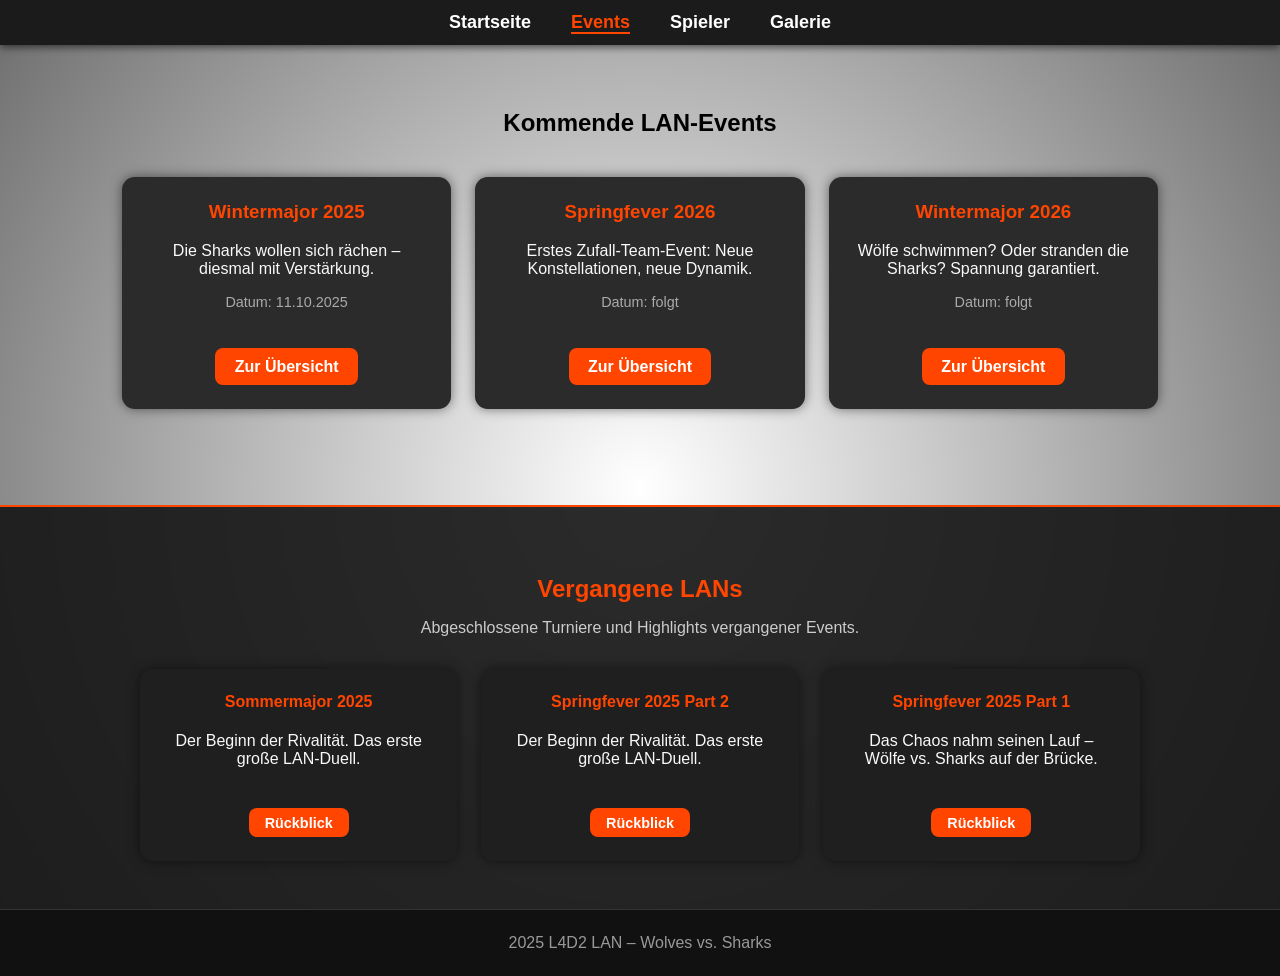
==== Events.html @ a38642f5 "Update Events.html" ====
<!DOCTYPE html>
<html lang="de">
<head>
  <meta charset="UTF-8">
  <title>L4D2 LAN – Events</title>
  <link rel="stylesheet" href="Style.css">
</head>
<body>

<!-- Navigation -->
<nav>
  <ul>
    <li><a href="index.html">Startseite</a></li>
    <li><a href="Events.html" class="active">Events</a></li>
    <li><a href="Spieler.html">Spieler</a></li>
    <li><a href="Galerie.html">Galerie</a></li>
  </ul>
</nav>

<!-- Eventübersicht -->
<section class="events-section">
  <h1>Kommende LAN-Events</h1>

  <div class="event-grid">
    <div class="event-card">
      <h3>Wintermajor 2025</h3>
      <p>Die Sharks wollen sich rächen – diesmal mit Verstärkung.</p>
      <p class="event-date">Datum: 11.10.2025</p>
      <a href="Events/3wintermajor2025.html" class="btn">Zur Übersicht</a>
    </div>

    <div class="event-card">
      <h3>Springfever 2026</h3>
      <p>Erstes Zufall-Team-Event: Neue Konstellationen, neue Dynamik.</p>
      <p class="event-date">Datum: folgt</p>
      <a href="Events/4springfever2026.html" class="btn">Zur Übersicht</a>
    </div>

    <div class="event-card">
      <h3>Wintermajor 2026</h3>
      <p>Wölfe schwimmen? Oder stranden die Sharks? Spannung garantiert.</p>
      <p class="event-date">Datum: folgt</p>
      <a href="Events/5wintermajor2026.html" class="btn">Zur Übersicht</a>
    </div>

  </div>
</section>

<!-- Archivbereich -->
<section class="archive-section">
  <h2>Vergangene LANs</h2>
  <p class="section-sub">Abgeschlossene Turniere und Highlights vergangener Events.</p>

  <div class="archive-grid">

    <div class="archive-card">
      <h4>Sommermajor 2025</h4>
      <p>Der Beginn der Rivalität. Das erste große LAN-Duell.</p>
      <a href="Events/2sommermajor2025.html" class="btn small">Rückblick</a>
    </div>

    <div class="archive-card">
      <h4>Springfever 2025 Part 2</h4>
      <p>Der Beginn der Rivalität. Das erste große LAN-Duell.</p>
      <a href="Events/1springfever2025_Part2.html" class="btn small">Rückblick</a>
    </div>

        <div class="archive-card">
      <h4>Springfever 2025 Part 1</h4>
      <p>Das Chaos nahm seinen Lauf – Wölfe vs. Sharks auf der Brücke.</p>
      <a href="Events/1springfever2025_Part1.html" class="btn small">Rückblick</a>
    </div>

  </div>
</section>

<footer>
  <p>2025 L4D2 LAN – Wolves vs. Sharks</p>
</footer>

</body>
</html>
---- Style.css ----
body {
  margin: 0;
  font-family: 'Segoe UI', Arial, sans-serif;
  background: radial-gradient(circle at center, #ffffff 0%, #6d6d6d 100%);
  color: #f9f9f9;
  overflow-x: hidden;
}

/* === Navigation === */
nav {
  background-color: #1b1b1b;
  padding: 12px 0;
  box-shadow: 0 2px 8px rgba(0,0,0,0.6);
}
nav ul {
  list-style: none;
  display: flex;
  justify-content: center;
  gap: 40px;
  margin: 0;
  padding: 0;
}
nav a {
  text-decoration: none;
  color: #fff;
  font-weight: 600;
  font-size: 18px;
  transition: color 0.3s, transform 0.2s;
}
nav a:hover {
  color: #ff4500;
  transform: scale(1.05);
}
nav a.active {
  color: #ff4500;
  border-bottom: 2px solid #ff4500;
}


/* === Timer === */
.lan-timer {
  margin: 2rem auto;
  padding: 2rem;
  max-width: 700px;
  text-align: center;
  background: linear-gradient(180deg, #222 0%, #111 100%);
  border: 2px solid #ff4500;
  border-radius: 1rem;
  box-shadow: 0 0 25px rgba(0,0,0,0.6);
}
#countdown {
  font-size: 2rem;
  margin-top: 1rem;
  color: #ff4500;
}

/* === About === */
.about {
  max-width: 900px;
  margin: 3rem auto;
  padding: 2rem;
  text-align: center;
  background: rgba(30,30,30,0.9);
  border-left: 5px solid #ff4500;
  border-radius: 8px;
  box-shadow: 0 0 20px rgba(0,0,0,0.6);
}

/* === Info Cards (Events, News, Highlights) === */
.info-sections {
  display: grid;
  grid-template-columns: repeat(auto-fit, minmax(280px, 1fr));
  gap: 2rem;
  max-width: 1000px;
  margin: 0 auto 5rem;
  padding: 0 1rem;
}
.info-card {
  background: #2b2b2b;
  color: #fff;
  padding: 2rem;
  border-radius: 1rem;
  box-shadow: 0 0 15px rgba(0,0,0,0.6);
  transition: transform 0.2s, box-shadow 0.3s;
}
.info-card:hover {
  transform: translateY(-5px);
  box-shadow: 0 0 25px rgba(255,69,0,0.4);
}
.info-card h3 {
  color: #ff4500;
  margin-top: 0;
}
.info-card p {
  line-height: 1.5;
  color: #ddd;
}
.btn {
  display: inline-block;
  margin-top: 1.5rem;
  padding: 0.6rem 1.2rem;
  background: #ff4500;
  color: #fff;
  border-radius: 0.5rem;
  text-decoration: none;
  font-weight: bold;
  transition: background 0.3s;
}
.btn:hover {
  background: #e03d00;
}

/* === Footer === */
footer {
  text-align: center;
  padding: 1.5rem 0;
  background: #111;
  color: #999;
  border-top: 1px solid #333;
}
footer p {
  margin: 0;
}

/* === Eventübersicht === */
.events-section {
  max-width: 1100px;
  margin: 4rem auto;
  padding: 0 1rem;
  text-align: center;
}
.events-section h1 {
  color: #000000;
  margin-bottom: 0.5rem;
}
.section-sub {
  color: #ccc;
  margin-bottom: 2rem;
}
.event-grid {
  display: grid;
  grid-template-columns: repeat(auto-fit, minmax(260px, 1fr));
  padding: 2rem;
  gap: 1.5rem;
}
.event-card {
  background: #2b2b2b;
  padding: 1.5rem;
  border-radius: 0.8rem;
  box-shadow: 0 0 12px rgba(0,0,0,0.5);
  transition: transform 0.2s, box-shadow 0.3s;
}
.event-card:hover {
  transform: translateY(-4px);
  box-shadow: 0 0 20px rgba(255, 68, 0, 0.555);
  filter: brightness(1.1);
}
.event-card h3 {
  color: #ff4500;
  margin-top: 0;
}
.event-date {
  color: #aaa;
  font-size: 0.9rem;
}

/* === Archivbereich === */
.archive-section {
  background: rgba(20,20,20,0.9);
  padding: 3rem 1rem;
  border-top: 2px solid #ff4500;
  text-align: center;
}
.archive-section h2 {
  color: #ff4500;
  margin-bottom: 0.5rem;
}
.archive-grid {
  display: grid;
  grid-template-columns: repeat(auto-fit, minmax(220px, 1fr));
  gap: 1.5rem;
  max-width: 1000px;
  margin: 2rem auto 0;
}
.archive-card {
  background: #1f1f1f;
  padding: 1.5rem;
  border-radius: 0.8rem;
  box-shadow: 0 0 12px rgba(0,0,0,0.5);
  transition: transform 0.2s, box-shadow 0.3s, filter 0.3s;
}
.archive-card:hover {
  transform: translateY(-5px);
  box-shadow: 0 0 30px rgba(255,100,0,0.6);
  filter: brightness(1.1);
}
.archive-card h4 {
  color: #ff4500;
  margin-top: 0;
}
.btn.small {
  padding: 0.4rem 1rem;
  font-size: 0.9rem;
}

/* === Spielerübersicht === */
.spieler-section {
  color: #000000;
  max-width: 1100px;
  margin: 4rem auto;
  padding: 0 1rem;
  text-align: center;
}
.spieler-grid {
  display: grid;
  grid-template-columns: repeat(auto-fit, minmax(450px, 1fr));
  gap: 1.5rem;
  margin-top: 3rem;
}
.spieler-card {
  background: #1f1f1f;
  border-radius: 0.8rem;
  box-shadow: 0 0 12px rgba(0,0,0,0.5);
  overflow: hidden;
  transition: transform 0.2s, box-shadow 0.3s;
  cursor: pointer;
}
.spieler-card:hover {
  box-shadow: 0 0 30px rgba(255,100,0,0.6);
  transform: translateY(-4px);
}
.spieler-header {
  display: flex;
  align-items: center;
  padding: 1rem 1.5rem;
  gap: 1rem;
}
.spieler-header img {
  width: 80px;
  height: 80px;
  object-fit: cover;
  border-radius: 50%;
  border: 2px solid #ff4500;
}
.spieler-header h3 {
  color: #ff4500;
  margin: 0;
  font-size: 1.4rem;
  text-align: left;
}
.spieler-info {
  background: #2a2a2a;
  padding: 0 1.5rem;
  max-height: 0;
  overflow: hidden;
  transition: max-height 0.4s ease, padding 0.3s ease;
  text-align: left;
}
.spieler-card.active .spieler-info {
  max-height: 300px;
  padding: 1rem 1.5rem;
}
.spieler-info p {
  margin: 0.4rem 0;
  color: #ddd;
  font-size: 0.95rem;
}
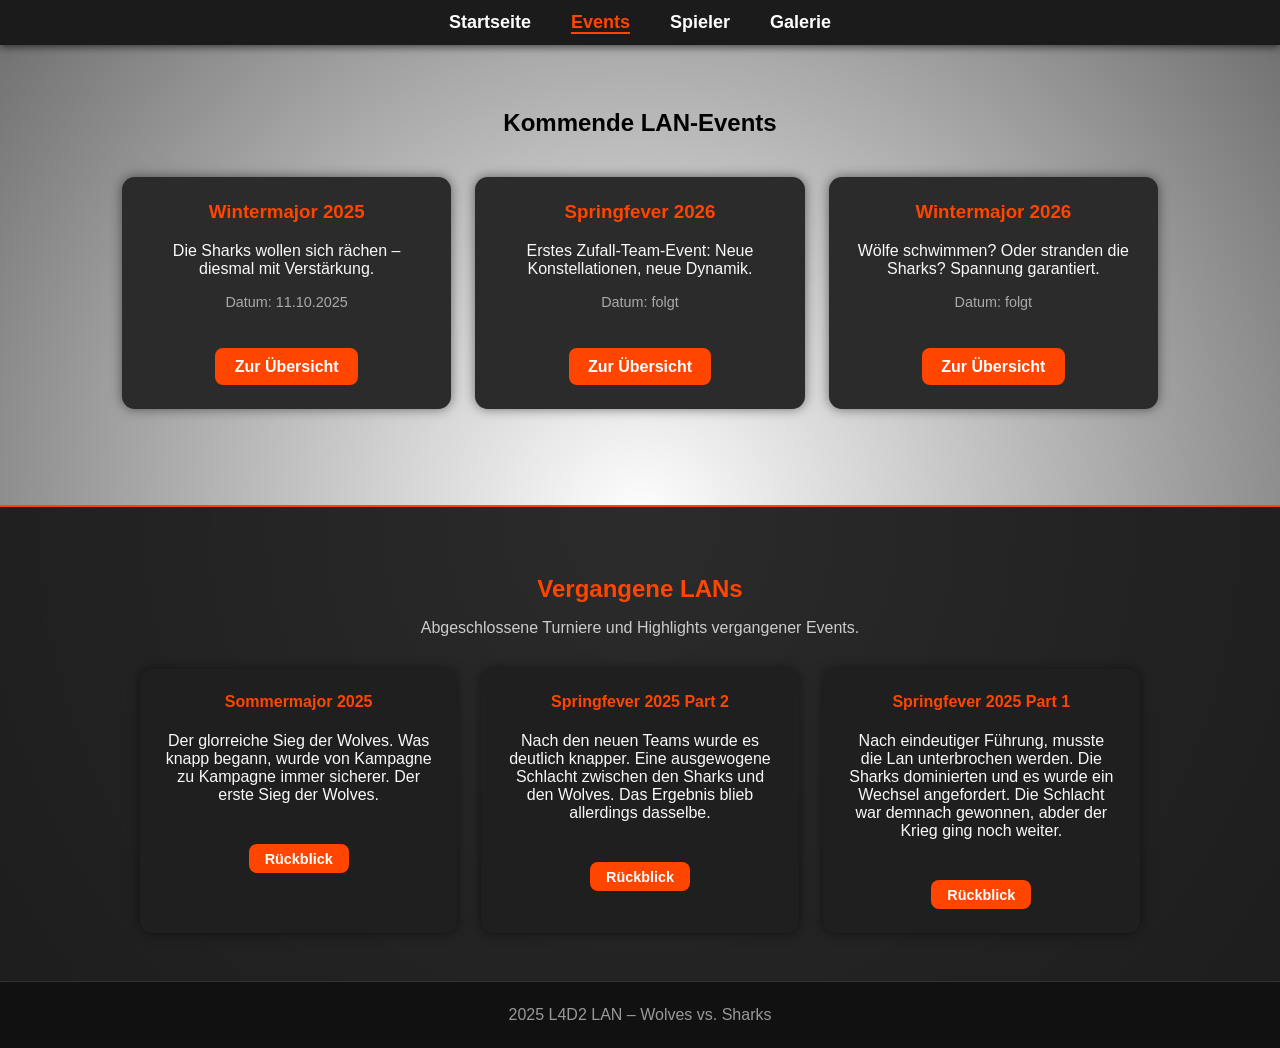
==== commit 930305f7: "Update Events.html" ====
--- a/Events.html
+++ b/Events.html
@@ -7,7 +7,6 @@
 </head>
 <body>
 
-<!-- Navigation -->
 <nav>
   <ul>
     <li><a href="index.html">Startseite</a></li>
@@ -17,7 +16,6 @@
   </ul>
 </nav>
 
-<!-- Eventübersicht -->
 <section class="events-section">
   <h1>Kommende LAN-Events</h1>
 
@@ -46,7 +44,6 @@
   </div>
 </section>
 
-<!-- Archivbereich -->
 <section class="archive-section">
   <h2>Vergangene LANs</h2>
   <p class="section-sub">Abgeschlossene Turniere und Highlights vergangener Events.</p>
@@ -55,19 +52,19 @@
 
     <div class="archive-card">
       <h4>Sommermajor 2025</h4>
-      <p>Der Beginn der Rivalität. Das erste große LAN-Duell.</p>
+      <p>Der glorreiche Sieg der Wolves. Was knapp begann, wurde von Kampagne zu Kampagne immer sicherer. Der erste Sieg der Wolves.</p>
       <a href="Events/2sommermajor2025.html" class="btn small">Rückblick</a>
     </div>
 
     <div class="archive-card">
       <h4>Springfever 2025 Part 2</h4>
-      <p>Der Beginn der Rivalität. Das erste große LAN-Duell.</p>
+      <p>Nach den neuen Teams wurde es deutlich knapper. Eine ausgewogene Schlacht zwischen den Sharks und den Wolves. Das Ergebnis blieb allerdings dasselbe.</p>
       <a href="Events/1springfever2025_Part2.html" class="btn small">Rückblick</a>
     </div>
 
         <div class="archive-card">
       <h4>Springfever 2025 Part 1</h4>
-      <p>Das Chaos nahm seinen Lauf – Wölfe vs. Sharks auf der Brücke.</p>
+      <p>Nach eindeutiger Führung, musste die Lan unterbrochen werden. Die Sharks dominierten und es wurde ein Wechsel angefordert. Die Schlacht war demnach gewonnen, abder der Krieg ging noch weiter.</p>
       <a href="Events/1springfever2025_Part1.html" class="btn small">Rückblick</a>
     </div>
 
--- a/Style.css
+++ b/Style.css
@@ -6,7 +6,6 @@
   overflow-x: hidden;
 }
 
-/* === Navigation === */
 nav {
   background-color: #1b1b1b;
   padding: 12px 0;
@@ -37,7 +36,6 @@
 }
 
 
-/* === Timer === */
 .lan-timer {
   margin: 2rem auto;
   padding: 2rem;
@@ -54,7 +52,6 @@
   color: #ff4500;
 }
 
-/* === About === */
 .about {
   max-width: 900px;
   margin: 3rem auto;
@@ -66,7 +63,6 @@
   box-shadow: 0 0 20px rgba(0,0,0,0.6);
 }
 
-/* === Info Cards (Events, News, Highlights) === */
 .info-sections {
   display: grid;
   grid-template-columns: repeat(auto-fit, minmax(280px, 1fr));
@@ -110,7 +106,6 @@
   background: #e03d00;
 }
 
-/* === Footer === */
 footer {
   text-align: center;
   padding: 1.5rem 0;
@@ -122,7 +117,6 @@
   margin: 0;
 }
 
-/* === Eventübersicht === */
 .events-section {
   max-width: 1100px;
   margin: 4rem auto;
@@ -164,7 +158,6 @@
   font-size: 0.9rem;
 }
 
-/* === Archivbereich === */
 .archive-section {
   background: rgba(20,20,20,0.9);
   padding: 3rem 1rem;
@@ -203,7 +196,6 @@
   font-size: 0.9rem;
 }
 
-/* === Spielerübersicht === */
 .spieler-section {
   color: #000000;
   max-width: 1100px;
@@ -264,4 +256,4 @@
   margin: 0.4rem 0;
   color: #ddd;
   font-size: 0.95rem;
-}+}
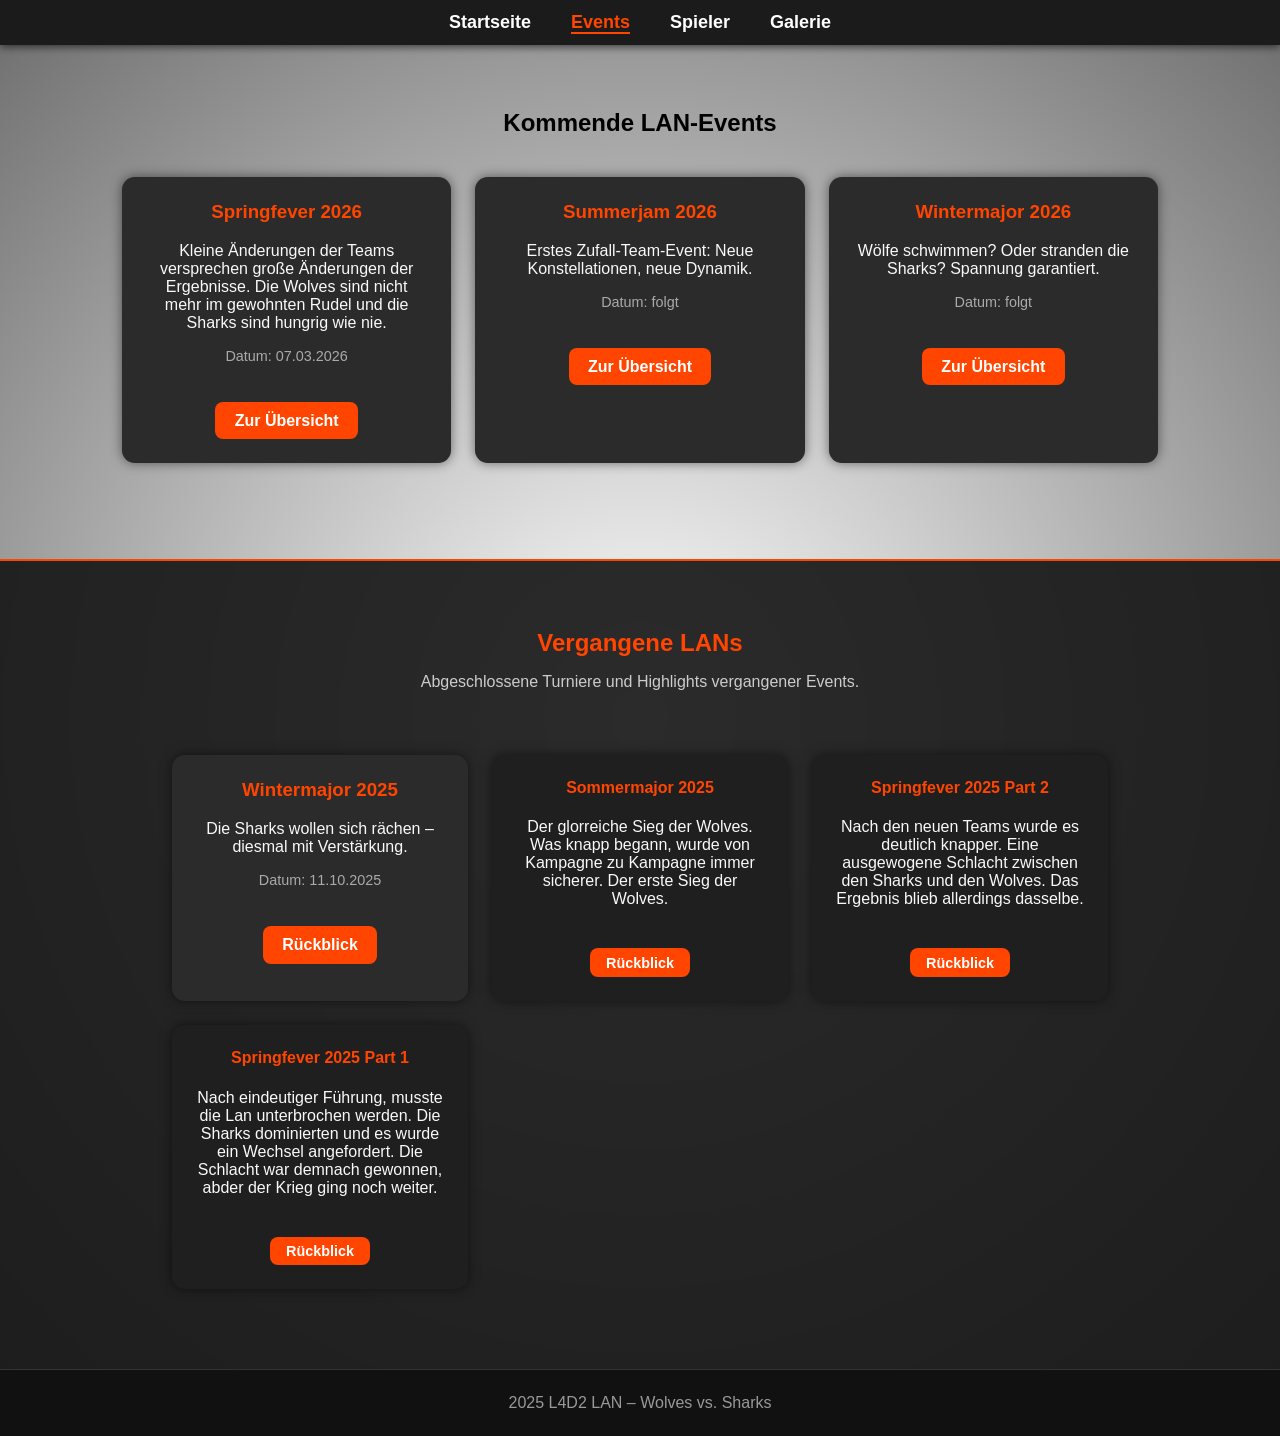
==== commit b02e4d79: "Update Events.html" ====
--- a/Events.html
+++ b/Events.html
@@ -21,14 +21,14 @@
 
   <div class="event-grid">
     <div class="event-card">
-      <h3>Wintermajor 2025</h3>
-      <p>Die Sharks wollen sich rächen – diesmal mit Verstärkung.</p>
-      <p class="event-date">Datum: 11.10.2025</p>
-      <a href="Events/3wintermajor2025.html" class="btn">Zur Übersicht</a>
+      <h3>Springfever 2026</h3>
+      <p>Kleine Änderungen der Teams versprechen große Änderungen der Ergebnisse. Die Wolves sind nicht mehr im gewohnten Rudel und die Sharks sind hungrig wie nie.</p>
+      <p class="event-date">Datum: 07.03.2026</p>
+      <a href="Events/4springfever2026.html" class="btn">Zur Übersicht</a>
     </div>
 
     <div class="event-card">
-      <h3>Springfever 2026</h3>
+      <h3>Summerjam 2026</h3>
       <p>Erstes Zufall-Team-Event: Neue Konstellationen, neue Dynamik.</p>
       <p class="event-date">Datum: folgt</p>
       <a href="Events/4springfever2026.html" class="btn">Zur Übersicht</a>
@@ -49,6 +49,14 @@
   <p class="section-sub">Abgeschlossene Turniere und Highlights vergangener Events.</p>
 
   <div class="archive-grid">
+
+    <div class="event-grid">
+    <div class="event-card">
+      <h3>Wintermajor 2025</h3>
+      <p>Die Sharks wollen sich rächen – diesmal mit Verstärkung.</p>
+      <p class="event-date">Datum: 11.10.2025</p>
+      <a href="Events/3wintermajor2025.html" class="btn">Rückblick</a>
+    </div>
 
     <div class="archive-card">
       <h4>Sommermajor 2025</h4>
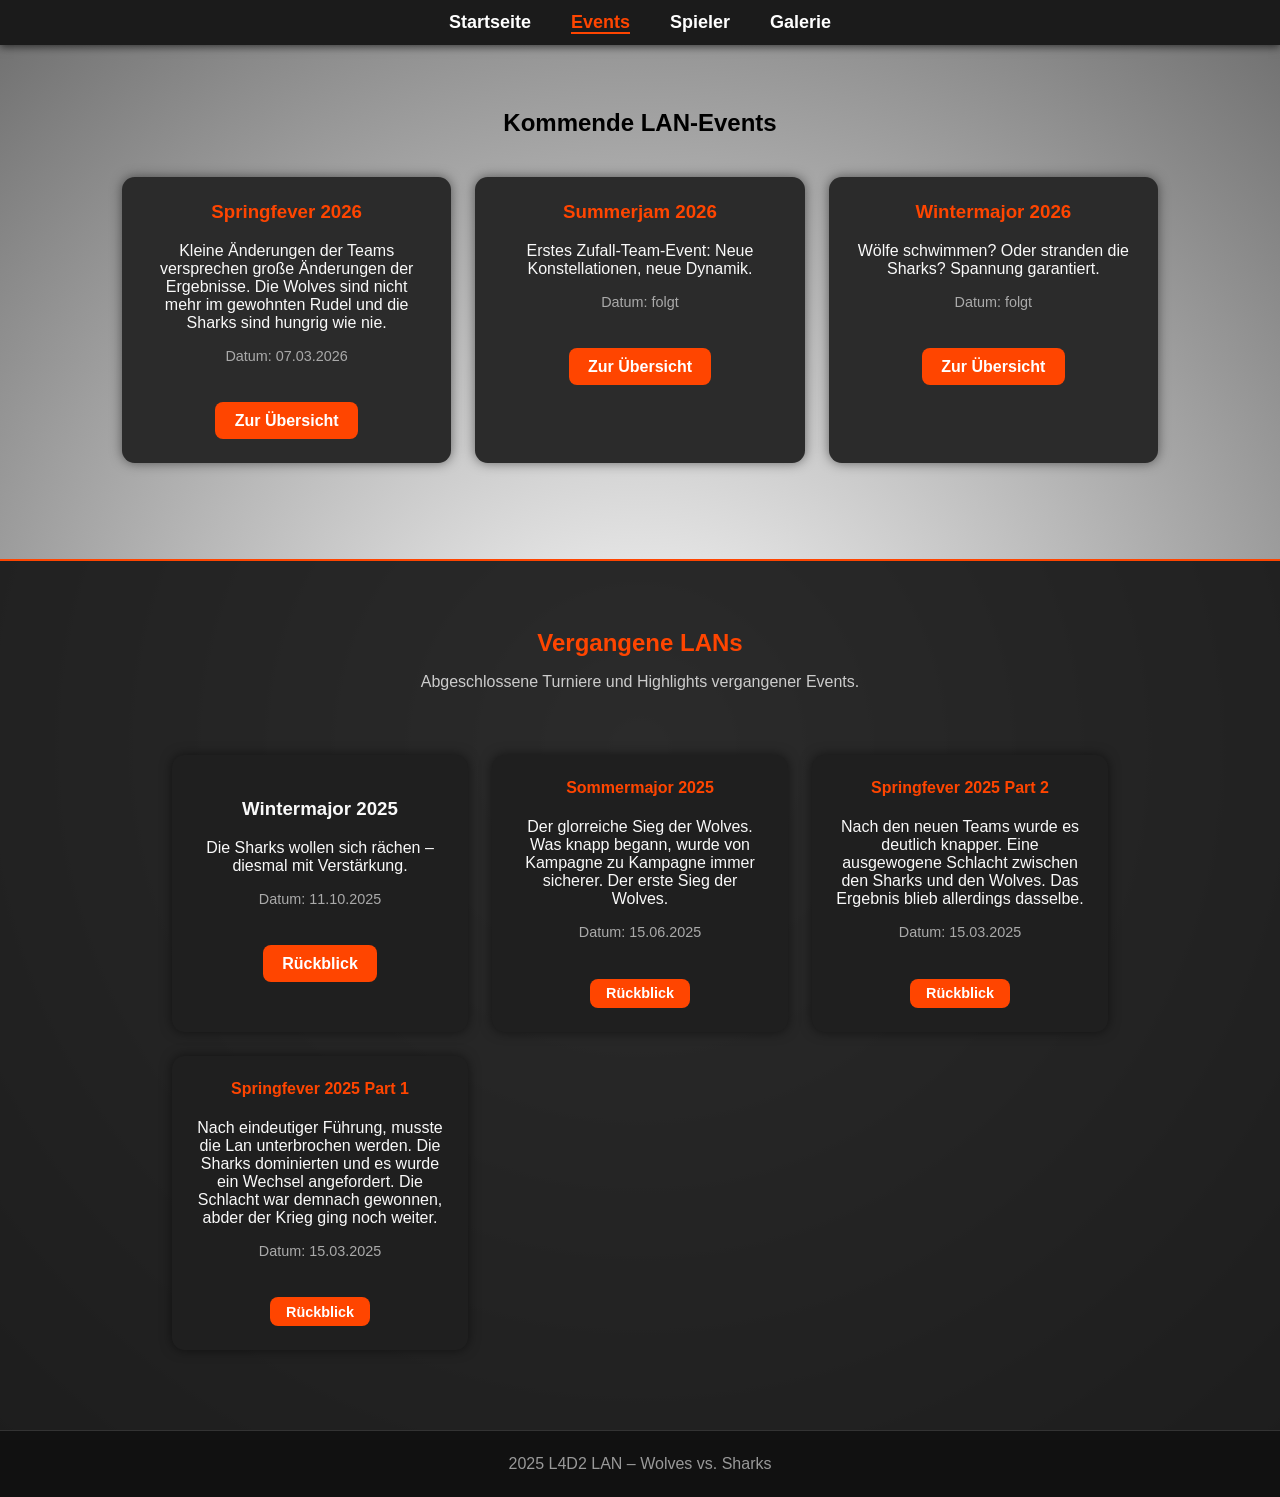
==== commit 0f7723cc: "Update Events.html" ====
--- a/Events.html
+++ b/Events.html
@@ -31,14 +31,14 @@
       <h3>Summerjam 2026</h3>
       <p>Erstes Zufall-Team-Event: Neue Konstellationen, neue Dynamik.</p>
       <p class="event-date">Datum: folgt</p>
-      <a href="Events/4springfever2026.html" class="btn">Zur Übersicht</a>
+      <a href="Events/5summerjam2026.html" class="btn">Zur Übersicht</a>
     </div>
 
     <div class="event-card">
       <h3>Wintermajor 2026</h3>
       <p>Wölfe schwimmen? Oder stranden die Sharks? Spannung garantiert.</p>
       <p class="event-date">Datum: folgt</p>
-      <a href="Events/5wintermajor2026.html" class="btn">Zur Übersicht</a>
+      <a href="Events/6wintermajor2026.html" class="btn">Zur Übersicht</a>
     </div>
 
   </div>
@@ -51,7 +51,7 @@
   <div class="archive-grid">
 
     <div class="event-grid">
-    <div class="event-card">
+    <div class="archive-card">
       <h3>Wintermajor 2025</h3>
       <p>Die Sharks wollen sich rächen – diesmal mit Verstärkung.</p>
       <p class="event-date">Datum: 11.10.2025</p>
@@ -61,18 +61,21 @@
     <div class="archive-card">
       <h4>Sommermajor 2025</h4>
       <p>Der glorreiche Sieg der Wolves. Was knapp begann, wurde von Kampagne zu Kampagne immer sicherer. Der erste Sieg der Wolves.</p>
+      <p class="event-date">Datum: 15.06.2025</p>
       <a href="Events/2sommermajor2025.html" class="btn small">Rückblick</a>
     </div>
 
     <div class="archive-card">
       <h4>Springfever 2025 Part 2</h4>
       <p>Nach den neuen Teams wurde es deutlich knapper. Eine ausgewogene Schlacht zwischen den Sharks und den Wolves. Das Ergebnis blieb allerdings dasselbe.</p>
+      <p class="event-date">Datum: 15.03.2025</p>
       <a href="Events/1springfever2025_Part2.html" class="btn small">Rückblick</a>
     </div>
 
         <div class="archive-card">
       <h4>Springfever 2025 Part 1</h4>
       <p>Nach eindeutiger Führung, musste die Lan unterbrochen werden. Die Sharks dominierten und es wurde ein Wechsel angefordert. Die Schlacht war demnach gewonnen, abder der Krieg ging noch weiter.</p>
+      <p class="event-date">Datum: 15.03.2025</p>
       <a href="Events/1springfever2025_Part1.html" class="btn small">Rückblick</a>
     </div>
 
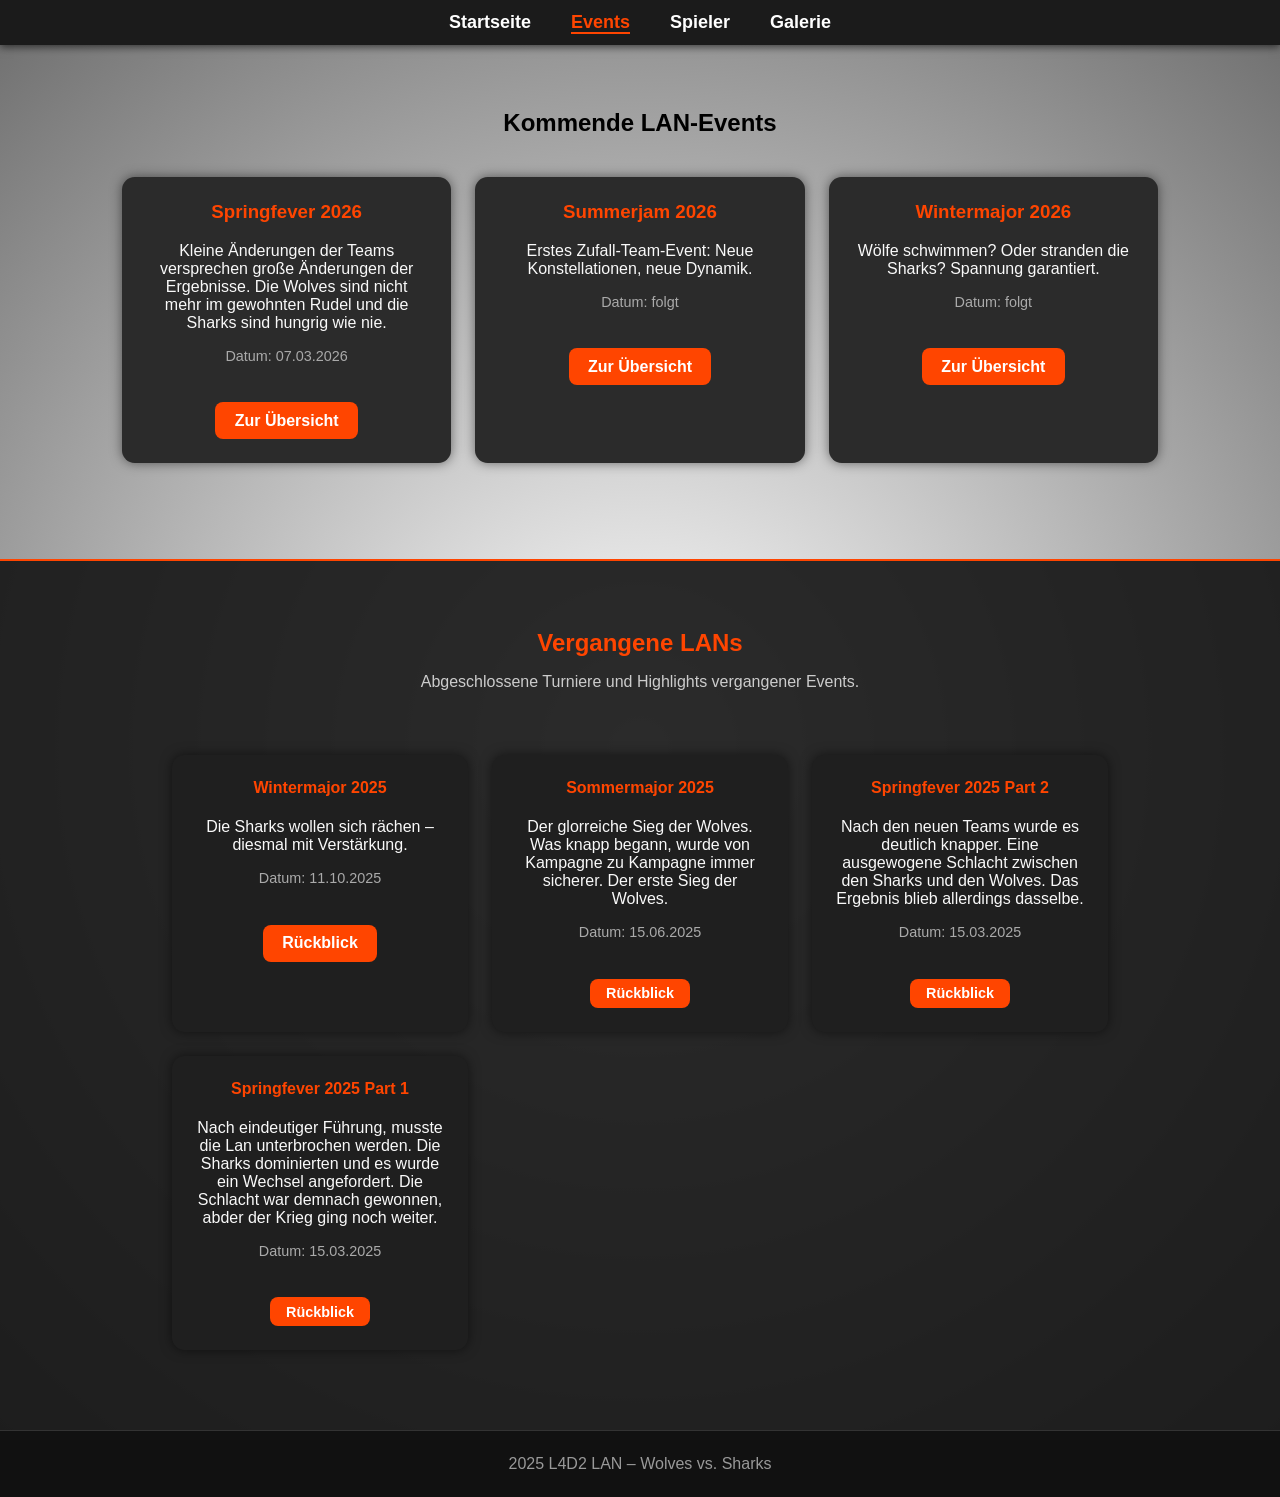
==== commit edacfb74: "Update Events.html" ====
--- a/Events.html
+++ b/Events.html
@@ -52,7 +52,7 @@
 
     <div class="event-grid">
     <div class="archive-card">
-      <h3>Wintermajor 2025</h3>
+      <h4>Wintermajor 2025</h4>
       <p>Die Sharks wollen sich rächen – diesmal mit Verstärkung.</p>
       <p class="event-date">Datum: 11.10.2025</p>
       <a href="Events/3wintermajor2025.html" class="btn">Rückblick</a>
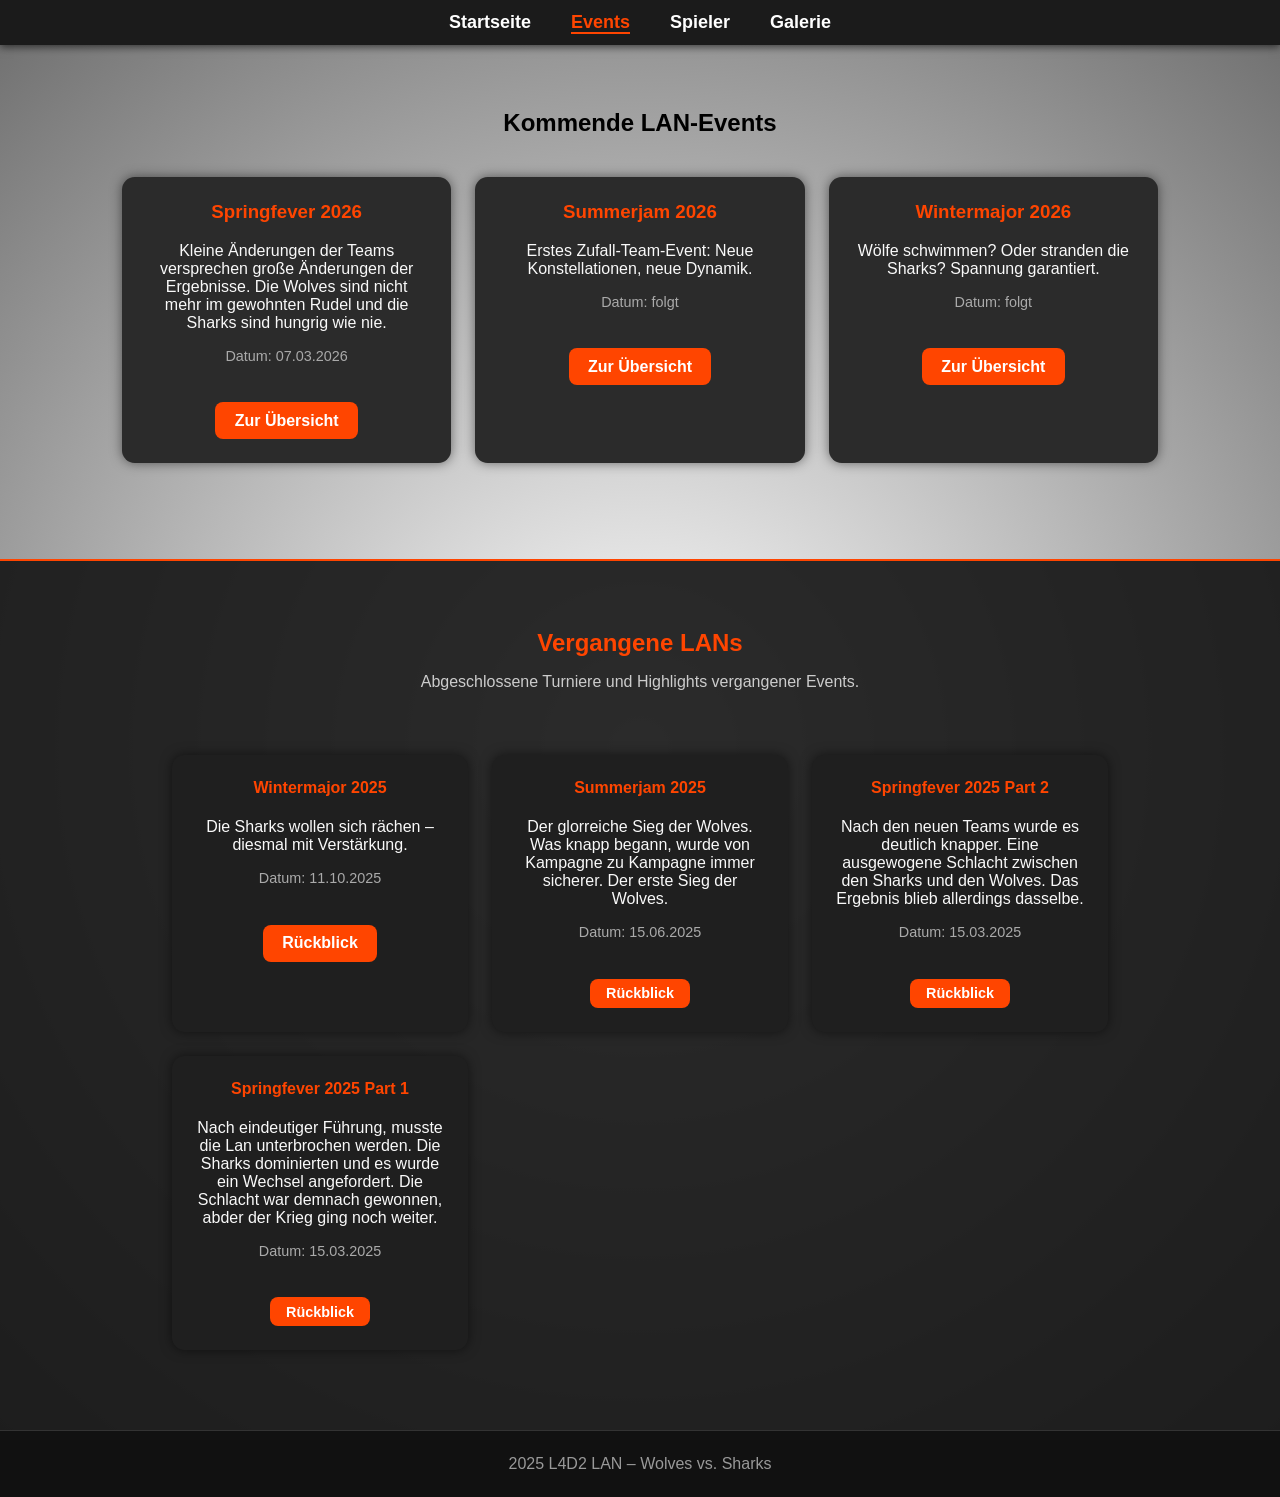
==== commit aab7434b: "Update Events.html" ====
--- a/Events.html
+++ b/Events.html
@@ -59,7 +59,7 @@
     </div>
 
     <div class="archive-card">
-      <h4>Sommermajor 2025</h4>
+      <h4>Summerjam 2025</h4>
       <p>Der glorreiche Sieg der Wolves. Was knapp begann, wurde von Kampagne zu Kampagne immer sicherer. Der erste Sieg der Wolves.</p>
       <p class="event-date">Datum: 15.06.2025</p>
       <a href="Events/2sommermajor2025.html" class="btn small">Rückblick</a>
